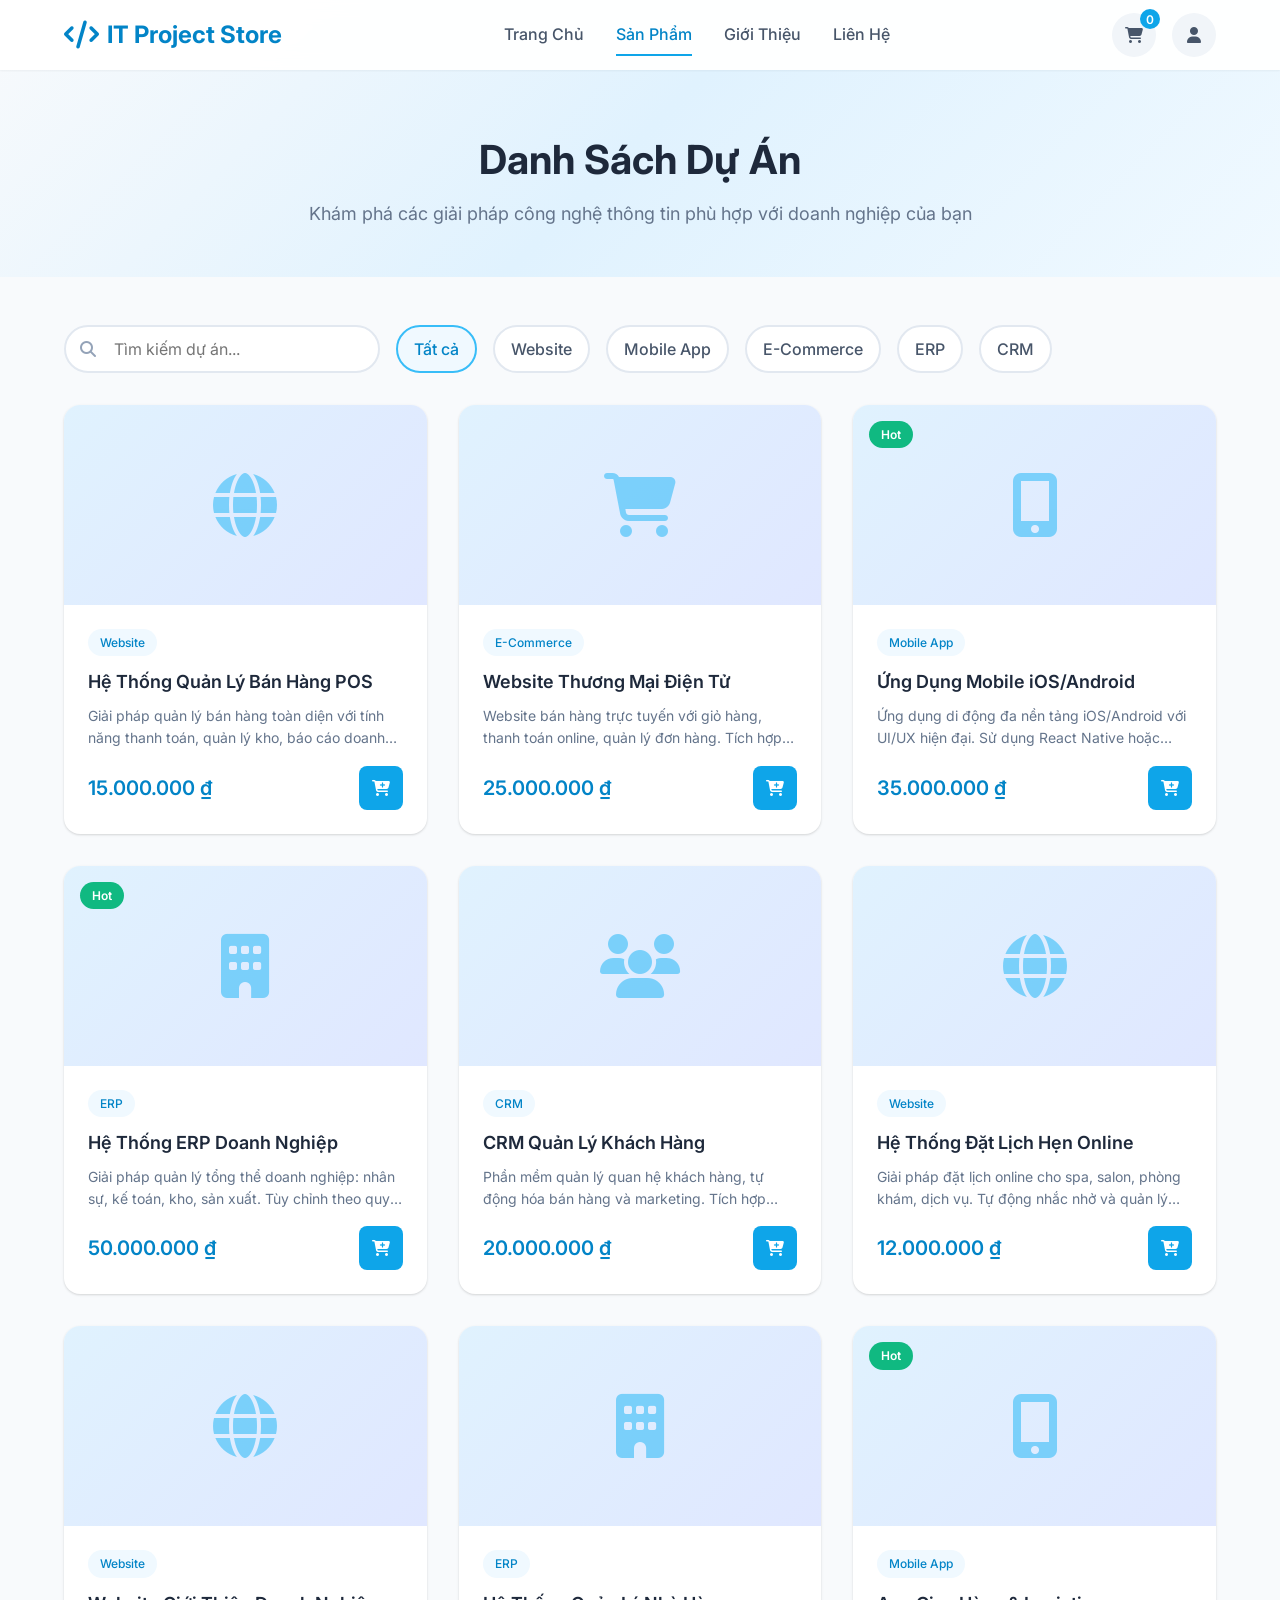
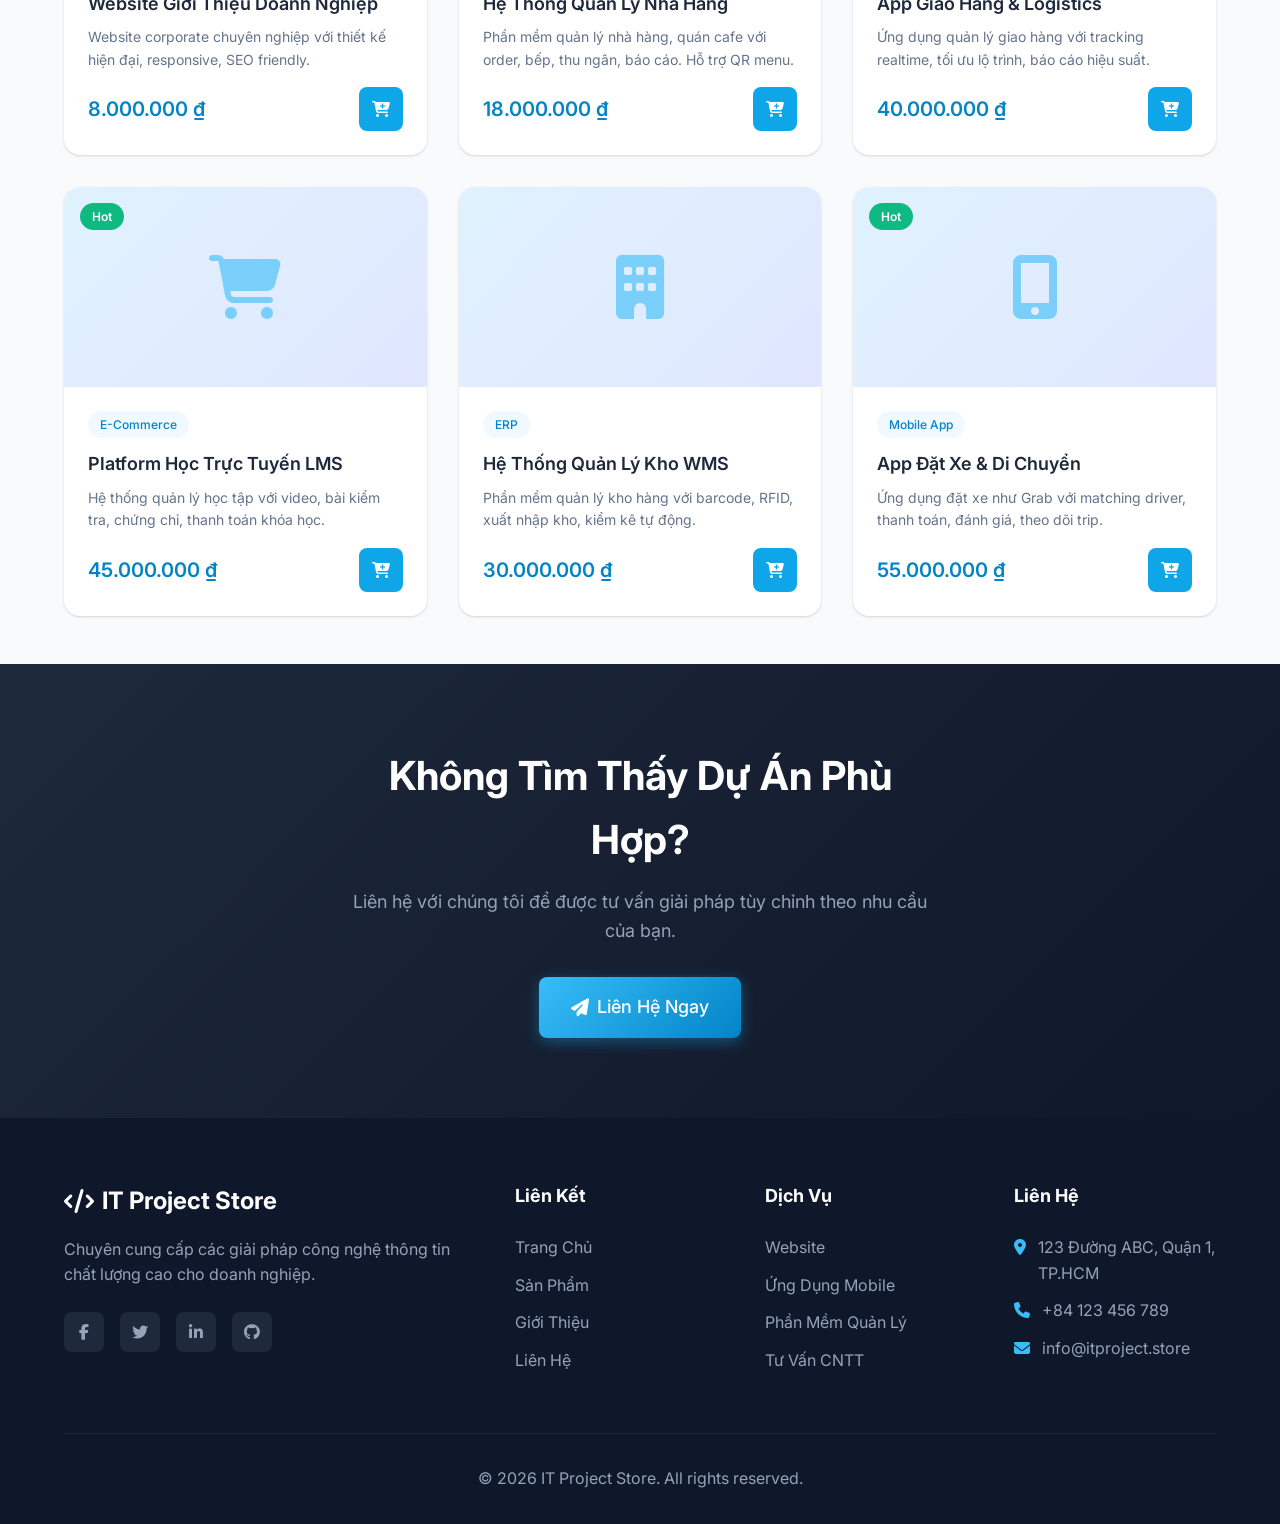
==== customer-management-web/products.html @ 96248f11 "feat: Add customer management web application with product listing and proxy server - Implemented AP" ====
<!DOCTYPE html>
<html lang="vi">
<head>
    <meta charset="UTF-8">
    <meta name="viewport" content="width=device-width, initial-scale=1.0">
    <title>Sản Phẩm - IT Project Store</title>
    <link rel="stylesheet" href="css/style.css">
    <link rel="preconnect" href="https://fonts.googleapis.com">
    <link rel="preconnect" href="https://fonts.gstatic.com" crossorigin>
    <link href="https://fonts.googleapis.com/css2?family=Inter:wght@300;400;500;600;700&display=swap" rel="stylesheet">
    <link rel="stylesheet" href="https://cdnjs.cloudflare.com/ajax/libs/font-awesome/6.4.0/css/all.min.css">
</head>
<body>
    <!-- Header -->
    <header class="header">
        <div class="container">
            <a href="index.html" class="logo">
                <i class="fas fa-code"></i>
                <span>IT Project Store</span>
            </a>
            <nav class="nav">
                <a href="index.html" class="nav-link">Trang Chủ</a>
                <a href="products.html" class="nav-link active">Sản Phẩm</a>
                <a href="about.html" class="nav-link">Giới Thiệu</a>
                <a href="contact.html" class="nav-link">Liên Hệ</a>
            </nav>
            <div class="header-actions">
                <button class="cart-btn" onclick="openCart()">
                    <i class="fas fa-shopping-cart"></i>
                    <span class="cart-count" id="cartCount">0</span>
                </button>
                <button class="user-btn" id="userBtn">
                    <i class="fas fa-user"></i>
                </button>
            </div>
            <button class="mobile-menu-btn" onclick="toggleMobileMenu()">
                <i class="fas fa-bars"></i>
            </button>
        </div>
    </header>

    <!-- Page Header -->
    <section class="page-header">
        <div class="container">
            <h1 class="page-title">Danh Sách Dự Án</h1>
            <p class="page-subtitle">Khám phá các giải pháp công nghệ thông tin phù hợp với doanh nghiệp của bạn</p>
        </div>
    </section>

    <!-- Products Page -->
    <section class="products-page">
        <div class="container">
            <!-- Filters -->
            <div class="products-filters">
                <div class="search-box">
                    <i class="fas fa-search"></i>
                    <input type="text" id="searchInput" placeholder="Tìm kiếm dự án..." oninput="searchProducts()">
                </div>
                <button class="filter-btn active" onclick="filterProducts('all', this)">Tất cả</button>
                <button class="filter-btn" onclick="filterProducts('Website', this)">Website</button>
                <button class="filter-btn" onclick="filterProducts('Mobile App', this)">Mobile App</button>
                <button class="filter-btn" onclick="filterProducts('E-Commerce', this)">E-Commerce</button>
                <button class="filter-btn" onclick="filterProducts('ERP', this)">ERP</button>
                <button class="filter-btn" onclick="filterProducts('CRM', this)">CRM</button>
            </div>

            <!-- Products Grid -->
            <div class="products-grid" id="productsGrid">
                <div class="loading">
                    <i class="fas fa-spinner fa-spin"></i>
                    <p>Đang tải sản phẩm...</p>
                </div>
            </div>
        </div>
    </section>

    <!-- CTA Section -->
    <section class="cta">
        <div class="container">
            <div class="cta-content">
                <h2>Không Tìm Thấy Dự Án Phù Hợp?</h2>
                <p>Liên hệ với chúng tôi để được tư vấn giải pháp tùy chỉnh theo nhu cầu của bạn.</p>
                <a href="contact.html" class="btn btn-primary btn-lg">
                    <i class="fas fa-paper-plane"></i>
                    Liên Hệ Ngay
                </a>
            </div>
        </div>
    </section>

    <!-- Footer -->
    <footer class="footer">
        <div class="container">
            <div class="footer-grid">
                <div class="footer-col">
                    <div class="footer-logo">
                        <i class="fas fa-code"></i>
                        <span>IT Project Store</span>
                    </div>
                    <p>Chuyên cung cấp các giải pháp công nghệ thông tin chất lượng cao cho doanh nghiệp.</p>
                    <div class="social-links">
                        <a href="#"><i class="fab fa-facebook-f"></i></a>
                        <a href="#"><i class="fab fa-twitter"></i></a>
                        <a href="#"><i class="fab fa-linkedin-in"></i></a>
                        <a href="#"><i class="fab fa-github"></i></a>
                    </div>
                </div>
                <div class="footer-col">
                    <h4>Liên Kết</h4>
                    <ul>
                        <li><a href="index.html">Trang Chủ</a></li>
                        <li><a href="products.html">Sản Phẩm</a></li>
                        <li><a href="about.html">Giới Thiệu</a></li>
                        <li><a href="contact.html">Liên Hệ</a></li>
                    </ul>
                </div>
                <div class="footer-col">
                    <h4>Dịch Vụ</h4>
                    <ul>
                        <li><a href="#">Website</a></li>
                        <li><a href="#">Ứng Dụng Mobile</a></li>
                        <li><a href="#">Phần Mềm Quản Lý</a></li>
                        <li><a href="#">Tư Vấn CNTT</a></li>
                    </ul>
                </div>
                <div class="footer-col">
                    <h4>Liên Hệ</h4>
                    <ul class="contact-info">
                        <li><i class="fas fa-map-marker-alt"></i> 123 Đường ABC, Quận 1, TP.HCM</li>
                        <li><i class="fas fa-phone"></i> +84 123 456 789</li>
                        <li><i class="fas fa-envelope"></i> info@itproject.store</li>
                    </ul>
                </div>
            </div>
            <div class="footer-bottom">
                <p>&copy; 2026 IT Project Store. All rights reserved.</p>
            </div>
        </div>
    </footer>

    <!-- Cart Sidebar -->
    <div class="cart-overlay" id="cartOverlay" onclick="closeCart()"></div>
    <div class="cart-sidebar" id="cartSidebar">
        <div class="cart-header">
            <h3><i class="fas fa-shopping-cart"></i> Giỏ Hàng</h3>
            <button class="close-btn" onclick="closeCart()">
                <i class="fas fa-times"></i>
            </button>
        </div>
        <div class="cart-items" id="cartItems"></div>
        <div class="cart-footer">
            <div class="cart-total">
                <span>Tổng cộng:</span>
                <span class="total-amount" id="cartTotal">0 ₫</span>
            </div>
            <button class="btn btn-primary btn-block" onclick="checkout()">
                <i class="fas fa-credit-card"></i>
                Thanh Toán
            </button>
        </div>
    </div>

    <!-- Auth Modal -->
    <div class="modal-overlay" id="authModal">
        <div class="modal">
            <button class="modal-close" onclick="closeAuthModal()">
                <i class="fas fa-times"></i>
            </button>
            <div class="modal-header">
                <h3 id="authModalTitle">Đăng Nhập</h3>
            </div>
            <div class="modal-body">
                <form id="authForm">
                    <div class="form-group" id="nameGroup" style="display: none;">
                        <label>Họ và Tên *</label>
                        <input type="text" id="authName" placeholder="Nhập họ và tên">
                    </div>
                    <div class="form-group" id="usernameGroup">
                        <label>Tên đăng nhập *</label>
                        <input type="text" id="authUsername" placeholder="Nhập tên đăng nhập" required>
                    </div>
                    <div class="form-group" id="emailGroup" style="display: none;">
                        <label>Email</label>
                        <input type="email" id="authEmail" placeholder="Nhập email">
                    </div>
                    <div class="form-group" id="phoneGroup" style="display: none;">
                        <label>Số điện thoại</label>
                        <input type="tel" id="authPhone" placeholder="Nhập số điện thoại">
                    </div>
                    <div class="form-group" id="passwordGroup">
                        <label>Mật khẩu *</label>
                        <div class="password-input">
                            <input type="password" id="authPassword" placeholder="Nhập mật khẩu" required>
                            <button type="button" class="toggle-password" onclick="togglePasswordVisibility('authPassword')">
                                <i class="fas fa-eye"></i>
                            </button>
                        </div>
                    </div>
                    <div class="form-group" id="confirmPasswordGroup" style="display: none;">
                        <label>Xác nhận mật khẩu *</label>
                        <div class="password-input">
                            <input type="password" id="authConfirmPassword" placeholder="Nhập lại mật khẩu">
                            <button type="button" class="toggle-password" onclick="togglePasswordVisibility('authConfirmPassword')">
                                <i class="fas fa-eye"></i>
                            </button>
                        </div>
                    </div>
                    <button type="submit" class="btn btn-primary btn-block">
                        <span id="authBtnText">Đăng Nhập</span>
                    </button>
                </form>
                <div class="auth-switch">
                    <span id="authSwitchText">Chưa có tài khoản?</span>
                    <a href="#" onclick="toggleAuthMode(event)">Đăng ký</a>
                </div>
            </div>
        </div>
    </div>

    <!-- Checkout Modal -->
    <div class="modal-overlay" id="checkoutModal">
        <div class="modal modal-lg">
            <button class="modal-close" onclick="closeCheckoutModal()">
                <i class="fas fa-times"></i>
            </button>
            <div class="modal-header">
                <h3>Xác Nhận Đơn Hàng</h3>
            </div>
            <div class="modal-body">
                <form id="checkoutForm">
                    <div class="form-row">
                        <div class="form-group">
                            <label>Họ và Tên *</label>
                            <input type="text" id="checkoutName" required>
                        </div>
                        <div class="form-group">
                            <label>Email *</label>
                            <input type="email" id="checkoutEmail" required>
                        </div>
                    </div>
                    <div class="form-row">
                        <div class="form-group">
                            <label>Số điện thoại *</label>
                            <input type="tel" id="checkoutPhone" required>
                        </div>
                        <div class="form-group">
                            <label>Địa chỉ</label>
                            <input type="text" id="checkoutAddress">
                        </div>
                    </div>
                    <div class="order-summary">
                        <h4>Tóm tắt đơn hàng</h4>
                        <div id="orderSummaryItems"></div>
                        <div class="order-total">
                            <span>Tổng cộng:</span>
                            <span id="orderTotal">0 ₫</span>
                        </div>
                    </div>
                    <button type="submit" class="btn btn-primary btn-block btn-lg">
                        <i class="fas fa-check"></i>
                        Xác Nhận Đặt Hàng
                    </button>
                </form>
            </div>
        </div>
    </div>

    <!-- Toast Container -->
    <div class="toast-container" id="toastContainer"></div>

    <script src="js/config.js"></script>
    <script src="js/api.js"></script>
    <script src="js/auth.js"></script>
    <script src="js/cart.js"></script>
    <script src="js/main.js"></script>
    <script src="js/products.js"></script>
</body>
</html>
---- customer-management-web/css/style.css ----
/* =============================================
   IT Project Store - Main Stylesheet
   Modern, Clean Design with Soft Colors
   ============================================= */

/* CSS Variables */
:root {
    /* Primary Colors - Soft Blue */
    --primary-50: #f0f9ff;
    --primary-100: #e0f2fe;
    --primary-200: #bae6fd;
    --primary-300: #7dd3fc;
    --primary-400: #38bdf8;
    --primary-500: #0ea5e9;
    --primary-600: #0284c7;
    --primary-700: #0369a1;

    /* Neutral Colors - Soft Gray */
    --gray-50: #f8fafc;
    --gray-100: #f1f5f9;
    --gray-200: #e2e8f0;
    --gray-300: #cbd5e1;
    --gray-400: #94a3b8;
    --gray-500: #64748b;
    --gray-600: #475569;
    --gray-700: #334155;
    --gray-800: #1e293b;
    --gray-900: #0f172a;

    /* Accent Colors */
    --success: #10b981;
    --success-light: #d1fae5;
    --warning: #f59e0b;
    --warning-light: #fef3c7;
    --error: #ef4444;
    --error-light: #fee2e2;
    --info: #6366f1;
    --info-light: #e0e7ff;

    /* Gradients */
    --gradient-primary: linear-gradient(135deg, var(--primary-400) 0%, var(--primary-600) 100%);
    --gradient-soft: linear-gradient(135deg, #667eea 0%, #764ba2 100%);
    --gradient-hero: linear-gradient(135deg, #f8fafc 0%, #e0f2fe 50%, #f0f9ff 100%);

    /* Shadows */
    --shadow-sm: 0 1px 2px 0 rgba(0, 0, 0, 0.05);
    --shadow: 0 1px 3px 0 rgba(0, 0, 0, 0.1), 0 1px 2px 0 rgba(0, 0, 0, 0.06);
    --shadow-md: 0 4px 6px -1px rgba(0, 0, 0, 0.1), 0 2px 4px -1px rgba(0, 0, 0, 0.06);
    --shadow-lg: 0 10px 15px -3px rgba(0, 0, 0, 0.1), 0 4px 6px -2px rgba(0, 0, 0, 0.05);
    --shadow-xl: 0 20px 25px -5px rgba(0, 0, 0, 0.1), 0 10px 10px -5px rgba(0, 0, 0, 0.04);

    /* Border Radius */
    --radius-sm: 0.375rem;
    --radius: 0.5rem;
    --radius-md: 0.75rem;
    --radius-lg: 1rem;
    --radius-xl: 1.5rem;
    --radius-full: 9999px;

    /* Transitions */
    --transition-fast: 150ms ease;
    --transition: 200ms ease;
    --transition-slow: 300ms ease;

    /* Typography */
    --font-family: 'Inter', -apple-system, BlinkMacSystemFont, 'Segoe UI', Roboto, sans-serif;
}

/* Reset & Base */
*, *::before, *::after {
    margin: 0;
    padding: 0;
    box-sizing: border-box;
}

html {
    scroll-behavior: smooth;
}

body {
    font-family: var(--font-family);
    font-size: 16px;
    line-height: 1.6;
    color: var(--gray-700);
    background-color: var(--gray-50);
    -webkit-font-smoothing: antialiased;
    -moz-osx-font-smoothing: grayscale;
}

a {
    text-decoration: none;
    color: inherit;
    transition: color var(--transition);
}

img {
    max-width: 100%;
    height: auto;
    display: block;
}

button {
    cursor: pointer;
    border: none;
    background: none;
    font-family: inherit;
    font-size: inherit;
}

input, textarea, select {
    font-family: inherit;
    font-size: inherit;
}

ul, ol {
    list-style: none;
}

/* Container */
.container {
    max-width: 1200px;
    margin: 0 auto;
    padding: 0 1.5rem;
}

/* =============================================
   Header
   ============================================= */
.header {
    position: fixed;
    top: 0;
    left: 0;
    right: 0;
    background: rgba(255, 255, 255, 0.95);
    backdrop-filter: blur(10px);
    z-index: 1000;
    box-shadow: var(--shadow-sm);
    transition: all var(--transition);
}

.header .container {
    display: flex;
    align-items: center;
    justify-content: space-between;
    height: 70px;
}

.logo {
    display: flex;
    align-items: center;
    gap: 0.5rem;
    font-size: 1.5rem;
    font-weight: 700;
    color: var(--primary-600);
}

.logo i {
    font-size: 1.75rem;
}

.nav {
    display: flex;
    align-items: center;
    gap: 2rem;
}

.nav-link {
    font-weight: 500;
    color: var(--gray-600);
    position: relative;
    padding: 0.5rem 0;
}

.nav-link::after {
    content: '';
    position: absolute;
    bottom: 0;
    left: 0;
    width: 0;
    height: 2px;
    background: var(--primary-500);
    transition: width var(--transition);
}

.nav-link:hover,
.nav-link.active {
    color: var(--primary-600);
}

.nav-link:hover::after,
.nav-link.active::after {
    width: 100%;
}

.header-actions {
    display: flex;
    align-items: center;
    gap: 1rem;
    position: relative;
}

.cart-btn,
.user-btn {
    position: relative;
    width: 44px;
    height: 44px;
    display: flex;
    align-items: center;
    justify-content: center;
    border-radius: var(--radius-full);
    background: var(--gray-100);
    color: var(--gray-600);
    transition: all var(--transition);
    cursor: pointer;
    border: none;
}

.cart-btn:hover,
.user-btn:hover {
    background: var(--primary-100);
    color: var(--primary-600);
}

.cart-count {
    position: absolute;
    top: -4px;
    right: -4px;
    min-width: 20px;
    height: 20px;
    padding: 0 6px;
    background: var(--primary-500);
    color: white;
    font-size: 0.75rem;
    font-weight: 600;
    border-radius: var(--radius-full);
    display: flex;
    align-items: center;
    justify-content: center;
}

.mobile-menu-btn {
    display: none;
    width: 44px;
    height: 44px;
    align-items: center;
    justify-content: center;
    border-radius: var(--radius);
    color: var(--gray-600);
}

/* =============================================
   Hero Section
   ============================================= */
.hero {
    padding: 8rem 0 4rem;
    background: var(--gradient-hero);
    min-height: 100vh;
    display: flex;
    align-items: center;
}

.hero .container {
    display: grid;
    grid-template-columns: 1fr 1fr;
    gap: 4rem;
    align-items: center;
}

.hero-title {
    font-size: 3.5rem;
    font-weight: 700;
    line-height: 1.2;
    color: var(--gray-800);
    margin-bottom: 1.5rem;
}

.hero-title .highlight {
    background: var(--gradient-primary);
    -webkit-background-clip: text;
    -webkit-text-fill-color: transparent;
    background-clip: text;
}

.hero-subtitle {
    font-size: 1.25rem;
    color: var(--gray-500);
    margin-bottom: 2rem;
    max-width: 500px;
}

.hero-buttons {
    display: flex;
    gap: 1rem;
    flex-wrap: wrap;
}

/* Code Window Animation */
.code-window {
    background: var(--gray-800);
    border-radius: var(--radius-lg);
    box-shadow: var(--shadow-xl);
    overflow: hidden;
    transform: perspective(1000px) rotateY(-5deg) rotateX(5deg);
    transition: transform var(--transition-slow);
}

.code-window:hover {
    transform: perspective(1000px) rotateY(0) rotateX(0);
}

.window-header {
    display: flex;
    gap: 8px;
    padding: 1rem 1.25rem;
    background: var(--gray-700);
}

.dot {
    width: 12px;
    height: 12px;
    border-radius: var(--radius-full);
}

.dot.red { background: #ff5f57; }
.dot.yellow { background: #febc2e; }
.dot.green { background: #28c840; }

.window-content {
    padding: 1.5rem;
}

.window-content pre {
    font-family: 'Fira Code', 'Monaco', monospace;
    font-size: 0.9rem;
    line-height: 1.8;
    color: #e2e8f0;
}

.window-content .keyword { color: #f472b6; }
.window-content .property { color: #7dd3fc; }
.window-content .string { color: #a5f3fc; }
.window-content .boolean { color: #fbbf24; }

/* =============================================
   Buttons
   ============================================= */
.btn {
    display: inline-flex;
    align-items: center;
    justify-content: center;
    gap: 0.5rem;
    padding: 0.75rem 1.5rem;
    font-weight: 500;
    border-radius: var(--radius);
    transition: all var(--transition);
}

.btn-primary {
    background: var(--gradient-primary);
    color: white;
    box-shadow: 0 4px 14px rgba(14, 165, 233, 0.4);
}

.btn-primary:hover {
    transform: translateY(-2px);
    box-shadow: 0 6px 20px rgba(14, 165, 233, 0.5);
}

.btn-outline {
    background: transparent;
    color: var(--primary-600);
    border: 2px solid var(--primary-300);
}

.btn-outline:hover {
    background: var(--primary-50);
    border-color: var(--primary-400);
}

.btn-secondary {
    background: var(--gray-100);
    color: var(--gray-700);
}

.btn-secondary:hover {
    background: var(--gray-200);
}

.btn-lg {
    padding: 1rem 2rem;
    font-size: 1.125rem;
}

.btn-sm {
    padding: 0.5rem 1rem;
    font-size: 0.875rem;
}

.btn-block {
    width: 100%;
}

/* =============================================
   Section Styles
   ============================================= */
.section-title {
    font-size: 2.25rem;
    font-weight: 700;
    color: var(--gray-800);
    text-align: center;
    margin-bottom: 3rem;
}

.section-header {
    display: flex;
    align-items: center;
    justify-content: space-between;
    margin-bottom: 2rem;
}

.section-header .section-title {
    margin-bottom: 0;
    text-align: left;
}

.view-all {
    display: flex;
    align-items: center;
    gap: 0.5rem;
    color: var(--primary-600);
    font-weight: 500;
}

.view-all:hover {
    color: var(--primary-700);
}

/* =============================================
   Features Section
   ============================================= */
.features {
    padding: 5rem 0;
    background: white;
}

.features-grid {
    display: grid;
    grid-template-columns: repeat(4, 1fr);
    gap: 2rem;
}

.feature-card {
    text-align: center;
    padding: 2rem;
    background: var(--gray-50);
    border-radius: var(--radius-lg);
    transition: all var(--transition);
}

.feature-card:hover {
    transform: translateY(-5px);
    box-shadow: var(--shadow-lg);
    background: white;
}

.feature-icon {
    width: 70px;
    height: 70px;
    margin: 0 auto 1.5rem;
    display: flex;
    align-items: center;
    justify-content: center;
    background: var(--primary-100);
    color: var(--primary-600);
    font-size: 1.75rem;
    border-radius: var(--radius-lg);
}

.feature-card h3 {
    font-size: 1.25rem;
    color: var(--gray-800);
    margin-bottom: 0.75rem;
}

.feature-card p {
    color: var(--gray-500);
    font-size: 0.95rem;
}

/* =============================================
   Products Section
   ============================================= */
.products-section {
    padding: 5rem 0;
    background: var(--gray-50);
}

.products-grid {
    display: grid;
    grid-template-columns: repeat(3, 1fr);
    gap: 2rem;
}

.product-card {
    background: white;
    border-radius: var(--radius-lg);
    overflow: hidden;
    box-shadow: var(--shadow);
    transition: all var(--transition);
}

.product-card:hover {
    transform: translateY(-5px);
    box-shadow: var(--shadow-xl);
}

.product-image {
    position: relative;
    height: 200px;
    background: linear-gradient(135deg, var(--primary-100) 0%, var(--info-light) 100%);
    display: flex;
    align-items: center;
    justify-content: center;
    overflow: hidden;
}

.product-image i {
    font-size: 4rem;
    color: var(--primary-400);
    opacity: 0.6;
}

.product-badge {
    position: absolute;
    top: 1rem;
    left: 1rem;
    padding: 0.25rem 0.75rem;
    background: var(--success);
    color: white;
    font-size: 0.75rem;
    font-weight: 600;
    border-radius: var(--radius-full);
}

.product-content {
    padding: 1.5rem;
}

.product-category {
    display: inline-block;
    padding: 0.25rem 0.75rem;
    background: var(--primary-50);
    color: var(--primary-600);
    font-size: 0.75rem;
    font-weight: 500;
    border-radius: var(--radius-full);
    margin-bottom: 0.75rem;
}

.product-title {
    font-size: 1.125rem;
    font-weight: 600;
    color: var(--gray-800);
    margin-bottom: 0.5rem;
    display: -webkit-box;
    -webkit-line-clamp: 2;
    -webkit-box-orient: vertical;
    overflow: hidden;
}

.product-description {
    color: var(--gray-500);
    font-size: 0.875rem;
    margin-bottom: 1rem;
    display: -webkit-box;
    -webkit-line-clamp: 2;
    -webkit-box-orient: vertical;
    overflow: hidden;
}

.product-footer {
    display: flex;
    align-items: center;
    justify-content: space-between;
}

.product-price {
    font-size: 1.25rem;
    font-weight: 700;
    color: var(--primary-600);
}

.product-price .currency {
    font-size: 0.875rem;
    font-weight: 500;
}

.add-to-cart-btn {
    width: 44px;
    height: 44px;
    display: flex;
    align-items: center;
    justify-content: center;
    background: var(--primary-500);
    color: white;
    border-radius: var(--radius);
    transition: all var(--transition);
}

.add-to-cart-btn:hover {
    background: var(--primary-600);
    transform: scale(1.1);
}

/* Loading State */
.loading {
    grid-column: 1 / -1;
    text-align: center;
    padding: 4rem;
    color: var(--gray-500);
}

.loading i {
    font-size: 2rem;
    margin-bottom: 1rem;
    color: var(--primary-500);
}

/* =============================================
   Stats Section
   ============================================= */
.stats {
    padding: 4rem 0;
    background: var(--gradient-primary);
}

.stats-grid {
    display: grid;
    grid-template-columns: repeat(4, 1fr);
    gap: 2rem;
}

.stat-item {
    text-align: center;
    color: white;
}

.stat-number {
    font-size: 3rem;
    font-weight: 700;
    margin-bottom: 0.5rem;
}

.stat-label {
    font-size: 1rem;
    opacity: 0.9;
}

/* =============================================
   Categories Section
   ============================================= */
.categories {
    padding: 5rem 0;
    background: white;
}

.categories-grid {
    display: grid;
    grid-template-columns: repeat(4, 1fr);
    gap: 1.5rem;
}

.category-card {
    background: var(--gray-50);
    border-radius: var(--radius-lg);
    padding: 2rem;
    text-align: center;
    transition: all var(--transition);
    cursor: pointer;
}

.category-card:hover {
    background: var(--primary-50);
    transform: translateY(-3px);
}

.category-icon {
    width: 60px;
    height: 60px;
    margin: 0 auto 1rem;
    display: flex;
    align-items: center;
    justify-content: center;
    background: white;
    color: var(--primary-500);
    font-size: 1.5rem;
    border-radius: var(--radius-lg);
    box-shadow: var(--shadow);
}

.category-card h4 {
    font-size: 1rem;
    color: var(--gray-700);
    margin-bottom: 0.25rem;
}

.category-count {
    font-size: 0.875rem;
    color: var(--gray-400);
}

/* =============================================
   CTA Section
   ============================================= */
.cta {
    padding: 5rem 0;
    background: linear-gradient(135deg, var(--gray-800) 0%, var(--gray-900) 100%);
}

.cta-content {
    text-align: center;
    max-width: 600px;
    margin: 0 auto;
}

.cta h2 {
    font-size: 2.5rem;
    color: white;
    margin-bottom: 1rem;
}

.cta p {
    color: var(--gray-400);
    font-size: 1.125rem;
    margin-bottom: 2rem;
}

/* =============================================
   Footer
   ============================================= */
.footer {
    padding: 4rem 0 2rem;
    background: var(--gray-900);
    color: var(--gray-400);
}

.footer-grid {
    display: grid;
    grid-template-columns: 2fr 1fr 1fr 1fr;
    gap: 3rem;
    margin-bottom: 3rem;
}

.footer-logo {
    display: flex;
    align-items: center;
    gap: 0.5rem;
    font-size: 1.5rem;
    font-weight: 700;
    color: white;
    margin-bottom: 1rem;
}

.footer-col p {
    margin-bottom: 1.5rem;
}

.social-links {
    display: flex;
    gap: 1rem;
}

.social-links a {
    width: 40px;
    height: 40px;
    display: flex;
    align-items: center;
    justify-content: center;
    background: var(--gray-800);
    color: var(--gray-400);
    border-radius: var(--radius);
    transition: all var(--transition);
}

.social-links a:hover {
    background: var(--primary-500);
    color: white;
}

.footer-col h4 {
    color: white;
    font-size: 1.125rem;
    margin-bottom: 1.5rem;
}

.footer-col ul li {
    margin-bottom: 0.75rem;
}

.footer-col ul a:hover {
    color: var(--primary-400);
}

.contact-info li {
    display: flex;
    align-items: flex-start;
    gap: 0.75rem;
}

.contact-info i {
    margin-top: 0.25rem;
    color: var(--primary-400);
}

.footer-bottom {
    padding-top: 2rem;
    border-top: 1px solid var(--gray-800);
    text-align: center;
}

/* =============================================
   Cart Sidebar
   ============================================= */
.cart-overlay {
    position: fixed;
    inset: 0;
    background: rgba(0, 0, 0, 0.5);
    z-index: 1100;
    opacity: 0;
    visibility: hidden;
    transition: all var(--transition);
}

.cart-overlay.active {
    opacity: 1;
    visibility: visible;
}

.cart-sidebar {
    position: fixed;
    top: 0;
    right: 0;
    width: 400px;
    max-width: 100%;
    height: 100vh;
    background: white;
    z-index: 1200;
    display: flex;
    flex-direction: column;
    transform: translateX(100%);
    transition: transform var(--transition-slow);
}

.cart-sidebar.active {
    transform: translateX(0);
}

.cart-header {
    display: flex;
    align-items: center;
    justify-content: space-between;
    padding: 1.5rem;
    border-bottom: 1px solid var(--gray-200);
}

.cart-header h3 {
    display: flex;
    align-items: center;
    gap: 0.5rem;
    font-size: 1.25rem;
    color: var(--gray-800);
}

.close-btn {
    width: 40px;
    height: 40px;
    display: flex;
    align-items: center;
    justify-content: center;
    background: var(--gray-100);
    color: var(--gray-600);
    border-radius: var(--radius);
    transition: all var(--transition);
}

.close-btn:hover {
    background: var(--gray-200);
}

.cart-items {
    flex: 1;
    padding: 1.5rem;
    overflow-y: auto;
}

.cart-item {
    display: flex;
    gap: 1rem;
    padding: 1rem 0;
    border-bottom: 1px solid var(--gray-100);
}

.cart-item-image {
    width: 80px;
    height: 80px;
    background: var(--gray-100);
    border-radius: var(--radius);
    display: flex;
    align-items: center;
    justify-content: center;
    color: var(--gray-400);
    font-size: 1.5rem;
    flex-shrink: 0;
}

.cart-item-info {
    flex: 1;
}

.cart-item-name {
    font-weight: 600;
    color: var(--gray-800);
    margin-bottom: 0.25rem;
}

.cart-item-price {
    color: var(--primary-600);
    font-weight: 600;
}

.cart-item-remove {
    color: var(--gray-400);
    padding: 0.5rem;
    transition: color var(--transition);
}

.cart-item-remove:hover {
    color: var(--error);
}

.cart-empty {
    text-align: center;
    padding: 3rem;
    color: var(--gray-400);
}

.cart-empty i {
    font-size: 4rem;
    margin-bottom: 1rem;
}

.cart-footer {
    padding: 1.5rem;
    border-top: 1px solid var(--gray-200);
    background: var(--gray-50);
}

.cart-total {
    display: flex;
    align-items: center;
    justify-content: space-between;
    font-size: 1.25rem;
    font-weight: 600;
    margin-bottom: 1rem;
}

.total-amount {
    color: var(--primary-600);
}

/* =============================================
   Modal
   ============================================= */
.modal-overlay {
    position: fixed;
    inset: 0;
    background: rgba(0, 0, 0, 0.5);
    z-index: 1300;
    display: flex;
    align-items: center;
    justify-content: center;
    padding: 1rem;
    opacity: 0;
    visibility: hidden;
    transition: all var(--transition);
}

.modal-overlay.active {
    opacity: 1;
    visibility: visible;
}

.modal {
    background: white;
    border-radius: var(--radius-lg);
    width: 100%;
    max-width: 450px;
    max-height: 90vh;
    overflow-y: auto;
    position: relative;
    transform: scale(0.9);
    transition: transform var(--transition);
}

.modal-overlay.active .modal {
    transform: scale(1);
}

.modal-lg {
    max-width: 600px;
}

.modal-close {
    position: absolute;
    top: 1rem;
    right: 1rem;
    width: 36px;
    height: 36px;
    display: flex;
    align-items: center;
    justify-content: center;
    background: var(--gray-100);
    color: var(--gray-600);
    border-radius: var(--radius-full);
    transition: all var(--transition);
}

.modal-close:hover {
    background: var(--gray-200);
}

.modal-header {
    padding: 2rem 2rem 0;
}

.modal-header h3 {
    font-size: 1.5rem;
    color: var(--gray-800);
}

.modal-body {
    padding: 2rem;
}

/* =============================================
   Forms
   ============================================= */
.form-group {
    margin-bottom: 1.25rem;
}

.form-group label {
    display: block;
    font-weight: 500;
    color: var(--gray-700);
    margin-bottom: 0.5rem;
}

.form-group input,
.form-group textarea,
.form-group select {
    width: 100%;
    padding: 0.75rem 1rem;
    border: 2px solid var(--gray-200);
    border-radius: var(--radius);
    transition: all var(--transition);
}

.form-group input:focus,
.form-group textarea:focus,
.form-group select:focus {
    outline: none;
    border-color: var(--primary-400);
    box-shadow: 0 0 0 3px rgba(14, 165, 233, 0.1);
}

.form-row {
    display: grid;
    grid-template-columns: 1fr 1fr;
    gap: 1rem;
}

.auth-switch {
    text-align: center;
    margin-top: 1.5rem;
    color: var(--gray-500);
}

.auth-switch a {
    color: var(--primary-600);
    font-weight: 500;
}

/* Order Summary */
.order-summary {
    background: var(--gray-50);
    padding: 1.5rem;
    border-radius: var(--radius);
    margin-bottom: 1.5rem;
}

.order-summary h4 {
    margin-bottom: 1rem;
    color: var(--gray-700);
}

.order-summary-item {
    display: flex;
    justify-content: space-between;
    padding: 0.5rem 0;
    border-bottom: 1px solid var(--gray-200);
}

.order-total {
    display: flex;
    justify-content: space-between;
    padding-top: 1rem;
    font-weight: 600;
    font-size: 1.125rem;
}

.order-total span:last-child {
    color: var(--primary-600);
}

/* =============================================
   Toast Notifications
   ============================================= */
.toast-container {
    position: fixed;
    bottom: 2rem;
    right: 2rem;
    z-index: 1500;
    display: flex;
    flex-direction: column;
    gap: 0.75rem;
}

.toast {
    display: flex;
    align-items: center;
    gap: 0.75rem;
    padding: 1rem 1.5rem;
    background: white;
    border-radius: var(--radius);
    box-shadow: var(--shadow-lg);
    animation: slideIn 0.3s ease;
}

@keyframes slideIn {
    from {
        opacity: 0;
        transform: translateX(100%);
    }
    to {
        opacity: 1;
        transform: translateX(0);
    }
}

.toast-success {
    border-left: 4px solid var(--success);
}

.toast-error {
    border-left: 4px solid var(--error);
}

.toast-info {
    border-left: 4px solid var(--info);
}

.toast i {
    font-size: 1.25rem;
}

.toast-success i { color: var(--success); }
.toast-error i { color: var(--error); }
.toast-info i { color: var(--info); }

/* =============================================
   Products Page
   ============================================= */
.page-header {
    padding: 8rem 0 3rem;
    background: var(--gradient-hero);
    text-align: center;
}

.page-title {
    font-size: 2.5rem;
    color: var(--gray-800);
    margin-bottom: 0.5rem;
}

.page-subtitle {
    color: var(--gray-500);
    font-size: 1.125rem;
}

.products-page {
    padding: 3rem 0;
}

.products-filters {
    display: flex;
    gap: 1rem;
    margin-bottom: 2rem;
    flex-wrap: wrap;
}

.filter-btn {
    padding: 0.5rem 1rem;
    background: white;
    border: 2px solid var(--gray-200);
    border-radius: var(--radius-full);
    color: var(--gray-600);
    font-weight: 500;
    transition: all var(--transition);
}

.filter-btn:hover,
.filter-btn.active {
    border-color: var(--primary-400);
    color: var(--primary-600);
    background: var(--primary-50);
}

.search-box {
    position: relative;
    max-width: 400px;
}

.search-box input {
    width: 100%;
    padding: 0.75rem 1rem 0.75rem 3rem;
    border: 2px solid var(--gray-200);
    border-radius: var(--radius-full);
    transition: all var(--transition);
}

.search-box input:focus {
    border-color: var(--primary-400);
    outline: none;
}

.search-box i {
    position: absolute;
    left: 1rem;
    top: 50%;
    transform: translateY(-50%);
    color: var(--gray-400);
}

/* =============================================
   About Page
   ============================================= */
.about-section {
    padding: 4rem 0;
}

.about-grid {
    display: grid;
    grid-template-columns: 1fr 1fr;
    gap: 4rem;
    align-items: center;
}

.about-image {
    background: var(--gradient-primary);
    border-radius: var(--radius-xl);
    padding: 3rem;
    text-align: center;
    color: white;
}

.about-image i {
    font-size: 8rem;
    opacity: 0.9;
}

.about-content h2 {
    font-size: 2rem;
    color: var(--gray-800);
    margin-bottom: 1rem;
}

.about-content p {
    color: var(--gray-600);
    margin-bottom: 1.5rem;
}

.team-grid {
    display: grid;
    grid-template-columns: repeat(3, 1fr);
    gap: 2rem;
}

.team-member {
    text-align: center;
    padding: 2rem;
    background: white;
    border-radius: var(--radius-lg);
    box-shadow: var(--shadow);
}

.team-avatar {
    width: 100px;
    height: 100px;
    margin: 0 auto 1rem;
    background: var(--gray-100);
    border-radius: var(--radius-full);
    display: flex;
    align-items: center;
    justify-content: center;
    font-size: 2.5rem;
    color: var(--gray-400);
}

.team-member h4 {
    color: var(--gray-800);
    margin-bottom: 0.25rem;
}

.team-member p {
    color: var(--gray-500);
    font-size: 0.875rem;
}

/* =============================================
   Contact Page
   ============================================= */
.contact-section {
    padding: 4rem 0;
}

.contact-grid {
    display: grid;
    grid-template-columns: 1fr 1fr;
    gap: 4rem;
}

.contact-info-card {
    display: flex;
    gap: 1rem;
    padding: 1.5rem;
    background: var(--gray-50);
    border-radius: var(--radius-lg);
    margin-bottom: 1rem;
}

.contact-info-icon {
    width: 50px;
    height: 50px;
    display: flex;
    align-items: center;
    justify-content: center;
    background: var(--primary-100);
    color: var(--primary-600);
    border-radius: var(--radius);
    font-size: 1.25rem;
    flex-shrink: 0;
}

.contact-info-card h4 {
    color: var(--gray-800);
    margin-bottom: 0.25rem;
}

.contact-info-card p {
    color: var(--gray-500);
    font-size: 0.875rem;
}

.contact-form {
    background: white;
    padding: 2rem;
    border-radius: var(--radius-lg);
    box-shadow: var(--shadow);
}

.contact-form h3 {
    font-size: 1.5rem;
    color: var(--gray-800);
    margin-bottom: 1.5rem;
}

/* =============================================
   Responsive Design
   ============================================= */
@media (max-width: 1024px) {
    .hero .container {
        grid-template-columns: 1fr;
        text-align: center;
    }

    .hero-subtitle {
        margin: 0 auto 2rem;
    }

    .hero-buttons {
        justify-content: center;
    }

    .hero-image {
        display: none;
    }

    .features-grid {
        grid-template-columns: repeat(2, 1fr);
    }

    .stats-grid {
        grid-template-columns: repeat(2, 1fr);
    }

    .categories-grid {
        grid-template-columns: repeat(2, 1fr);
    }

    .footer-grid {
        grid-template-columns: repeat(2, 1fr);
    }
}

@media (max-width: 768px) {
    .nav {
        display: none;
    }

    .mobile-menu-btn {
        display: flex;
    }

    .hero {
        padding: 6rem 0 3rem;
        min-height: auto;
    }

    .hero-title {
        font-size: 2.5rem;
    }

    .products-grid {
        grid-template-columns: repeat(2, 1fr);
        gap: 1rem;
    }

    .features-grid {
        grid-template-columns: 1fr;
    }

    .stats-grid {
        grid-template-columns: repeat(2, 1fr);
        gap: 1.5rem;
    }

    .stat-number {
        font-size: 2rem;
    }

    .about-grid,
    .contact-grid {
        grid-template-columns: 1fr;
    }

    .team-grid {
        grid-template-columns: 1fr;
    }

    .footer-grid {
        grid-template-columns: 1fr;
        gap: 2rem;
    }

    .form-row {
        grid-template-columns: 1fr;
    }

    .cart-sidebar {
        width: 100%;
    }
}

@media (max-width: 480px) {
    .container {
        padding: 0 1rem;
    }

    .hero-title {
        font-size: 2rem;
    }

    .products-grid {
        grid-template-columns: 1fr;
    }

    .categories-grid {
        grid-template-columns: 1fr;
    }

    .toast-container {
        left: 1rem;
        right: 1rem;
        bottom: 1rem;
    }

    .toast {
        width: 100%;
    }
}

/* =============================================
   Utility Classes
   ============================================= */
.text-center { text-align: center; }
.text-left { text-align: left; }
.text-right { text-align: right; }

.mt-1 { margin-top: 0.5rem; }
.mt-2 { margin-top: 1rem; }
.mt-3 { margin-top: 1.5rem; }
.mt-4 { margin-top: 2rem; }

.mb-1 { margin-bottom: 0.5rem; }
.mb-2 { margin-bottom: 1rem; }
.mb-3 { margin-bottom: 1.5rem; }
.mb-4 { margin-bottom: 2rem; }

.hidden { display: none !important; }
.visible { display: block !important; }

/* =============================================
   User Dropdown & Authentication
   ============================================= */
.user-btn {
    position: relative;
    display: flex;
    align-items: center;
    gap: 0.5rem;
}

.user-btn .user-name {
    font-size: 0.875rem;
    font-weight: 500;
    max-width: 100px;
    overflow: hidden;
    text-overflow: ellipsis;
    white-space: nowrap;
}

.user-dropdown {
    position: absolute;
    top: 100%;
    right: 0;
    width: 280px;
    background: white;
    border-radius: var(--radius-md);
    box-shadow: var(--shadow-xl);
    opacity: 0;
    visibility: hidden;
    transform: translateY(10px);
    transition: all var(--transition);
    z-index: 1000;
    margin-top: 0.5rem;
}

.user-dropdown.show {
    opacity: 1;
    visibility: visible;
    transform: translateY(0);
}

.dropdown-header {
    display: flex;
    align-items: center;
    gap: 1rem;
    padding: 1rem;
    border-bottom: 1px solid var(--gray-200);
}

.dropdown-header i {
    font-size: 2.5rem;
    color: var(--primary-500);
}

.dropdown-header strong {
    display: block;
    font-size: 1rem;
    color: var(--gray-800);
}

.dropdown-header small {
    color: var(--gray-500);
    font-size: 0.875rem;
}

.dropdown-divider {
    height: 1px;
    background: var(--gray-200);
    margin: 0.5rem 0;
}

.dropdown-item {
    display: flex;
    align-items: center;
    gap: 0.75rem;
    padding: 0.75rem 1rem;
    color: var(--gray-700);
    transition: all var(--transition);
}

.dropdown-item:hover {
    background: var(--gray-100);
    color: var(--primary-600);
}

.dropdown-item i {
    width: 20px;
    text-align: center;
}

.dropdown-item.text-danger {
    color: var(--error);
}

.dropdown-item.text-danger:hover {
    background: var(--error-light);
    color: var(--error);
}

/* Password Input */
.password-input {
    position: relative;
    display: flex;
    align-items: center;
}

.password-input input {
    padding-right: 3rem;
}

.toggle-password {
    position: absolute;
    right: 0.75rem;
    background: none;
    border: none;
    color: var(--gray-500);
    cursor: pointer;
    padding: 0.5rem;
    transition: color var(--transition);
}

.toggle-password:hover {
    color: var(--gray-700);
}

/* =============================================
   Account Page Styles
   ============================================= */
.account-section {
    padding: 2rem 0 4rem;
    min-height: calc(100vh - 200px);
    background: var(--gray-50);
}

.account-wrapper {
    display: grid;
    grid-template-columns: 280px 1fr;
    gap: 2rem;
    margin-top: 2rem;
}

/* Sidebar */
.account-sidebar {
    background: white;
    border-radius: var(--radius-lg);
    box-shadow: var(--shadow);
    padding: 1.5rem;
    height: fit-content;
    position: sticky;
    top: 100px;
}

.account-user-info {
    text-align: center;
    padding-bottom: 1.5rem;
    border-bottom: 1px solid var(--gray-200);
    margin-bottom: 1rem;
}

.user-avatar {
    font-size: 4rem;
    color: var(--primary-500);
    margin-bottom: 0.5rem;
}

.account-user-info h3 {
    font-size: 1.125rem;
    color: var(--gray-800);
    margin-bottom: 0.25rem;
}

.account-user-info p {
    color: var(--gray-500);
    font-size: 0.875rem;
}

.account-nav {
    display: flex;
    flex-direction: column;
    gap: 0.25rem;
}

.account-nav-item {
    display: flex;
    align-items: center;
    gap: 0.75rem;
    padding: 0.875rem 1rem;
    border-radius: var(--radius);
    color: var(--gray-600);
    font-weight: 500;
    transition: all var(--transition);
}

.account-nav-item:hover {
    background: var(--gray-100);
    color: var(--primary-600);
}

.account-nav-item.active {
    background: var(--primary-50);
    color: var(--primary-600);
}

.account-nav-item i {
    width: 20px;
    text-align: center;
}

.account-nav-item.text-danger {
    color: var(--error);
}

.account-nav-item.text-danger:hover {
    background: var(--error-light);
}

/* Main Content */
.account-main {
    min-height: 400px;
}

.account-tab {
    display: none;
}

.account-tab.active {
    display: block;
}

.account-card {
    background: white;
    border-radius: var(--radius-lg);
    box-shadow: var(--shadow);
    overflow: hidden;
}

.account-card-header {
    padding: 1.25rem 1.5rem;
    border-bottom: 1px solid var(--gray-200);
    background: var(--gray-50);
}

.account-card-header h2 {
    font-size: 1.125rem;
    color: var(--gray-800);
    display: flex;
    align-items: center;
    gap: 0.75rem;
}

.account-card-header h2 i {
    color: var(--primary-500);
}

.account-card-body {
    padding: 1.5rem;
}

/* Form Styles */
.form-row {
    display: grid;
    grid-template-columns: 1fr 1fr;
    gap: 1rem;
}

.form-group textarea {
    resize: vertical;
    min-height: 80px;
}

.form-hint {
    font-size: 0.75rem;
    color: var(--gray-500);
    margin-top: 0.25rem;
}

.form-actions {
    margin-top: 1.5rem;
    padding-top: 1.5rem;
    border-top: 1px solid var(--gray-200);
}

/* Orders List */
.orders-list {
    display: flex;
    flex-direction: column;
    gap: 1rem;
}

.order-item {
    border: 1px solid var(--gray-200);
    border-radius: var(--radius-md);
    overflow: hidden;
    transition: box-shadow var(--transition);
}

.order-item:hover {
    box-shadow: var(--shadow-md);
}

.order-header {
    display: flex;
    justify-content: space-between;
    align-items: center;
    padding: 1rem;
    background: var(--gray-50);
    border-bottom: 1px solid var(--gray-200);
}

.order-info h4 {
    font-size: 1rem;
    color: var(--gray-800);
    margin-bottom: 0.25rem;
}

.order-date {
    font-size: 0.875rem;
    color: var(--gray-500);
}

.order-date i {
    margin-right: 0.25rem;
}

.order-status {
    padding: 0.375rem 0.75rem;
    border-radius: var(--radius-full);
    font-size: 0.75rem;
    font-weight: 600;
    text-transform: uppercase;
}

.status-draft {
    background: var(--gray-200);
    color: var(--gray-700);
}

.status-confirmed {
    background: var(--info-light);
    color: var(--info);
}

.status-shipping {
    background: var(--warning-light);
    color: var(--warning);
}

.status-done {
    background: var(--success-light);
    color: var(--success);
}

.status-cancelled {
    background: var(--error-light);
    color: var(--error);
}

.order-products {
    padding: 1rem;
}

.order-product {
    display: flex;
    justify-content: space-between;
    padding: 0.5rem 0;
    border-bottom: 1px dashed var(--gray-200);
}

.order-product:last-child {
    border-bottom: none;
}

.product-name {
    color: var(--gray-700);
}

.product-price {
    font-weight: 600;
    color: var(--primary-600);
}

.order-footer {
    display: flex;
    justify-content: space-between;
    align-items: center;
    padding: 1rem;
    background: var(--gray-50);
    border-top: 1px solid var(--gray-200);
}

.order-delivery {
    font-size: 0.875rem;
    color: var(--gray-600);
}

.order-delivery i {
    margin-right: 0.5rem;
    color: var(--primary-500);
}

.order-total {
    font-size: 1rem;
    color: var(--gray-700);
}

.order-total strong {
    color: var(--primary-600);
    font-size: 1.125rem;
}

/* Empty & Error States */
.empty-state,
.error-state {
    text-align: center;
    padding: 3rem 1rem;
}

.empty-state i,
.error-state i {
    font-size: 4rem;
    color: var(--gray-300);
    margin-bottom: 1rem;
}

.empty-state h3 {
    font-size: 1.25rem;
    color: var(--gray-700);
    margin-bottom: 0.5rem;
}

.empty-state p {
    color: var(--gray-500);
    margin-bottom: 1.5rem;
}

.error-state i {
    color: var(--warning);
}

/* Responsive */
@media (max-width: 768px) {
    .account-wrapper {
        grid-template-columns: 1fr;
    }

    .account-sidebar {
        position: static;
    }

    .form-row {
        grid-template-columns: 1fr;
    }

    .order-header {
        flex-direction: column;
        align-items: flex-start;
        gap: 0.75rem;
    }

    .order-footer {
        flex-direction: column;
        gap: 0.75rem;
        text-align: center;
    }

    .user-btn .user-name {
        display: none;
    }
}
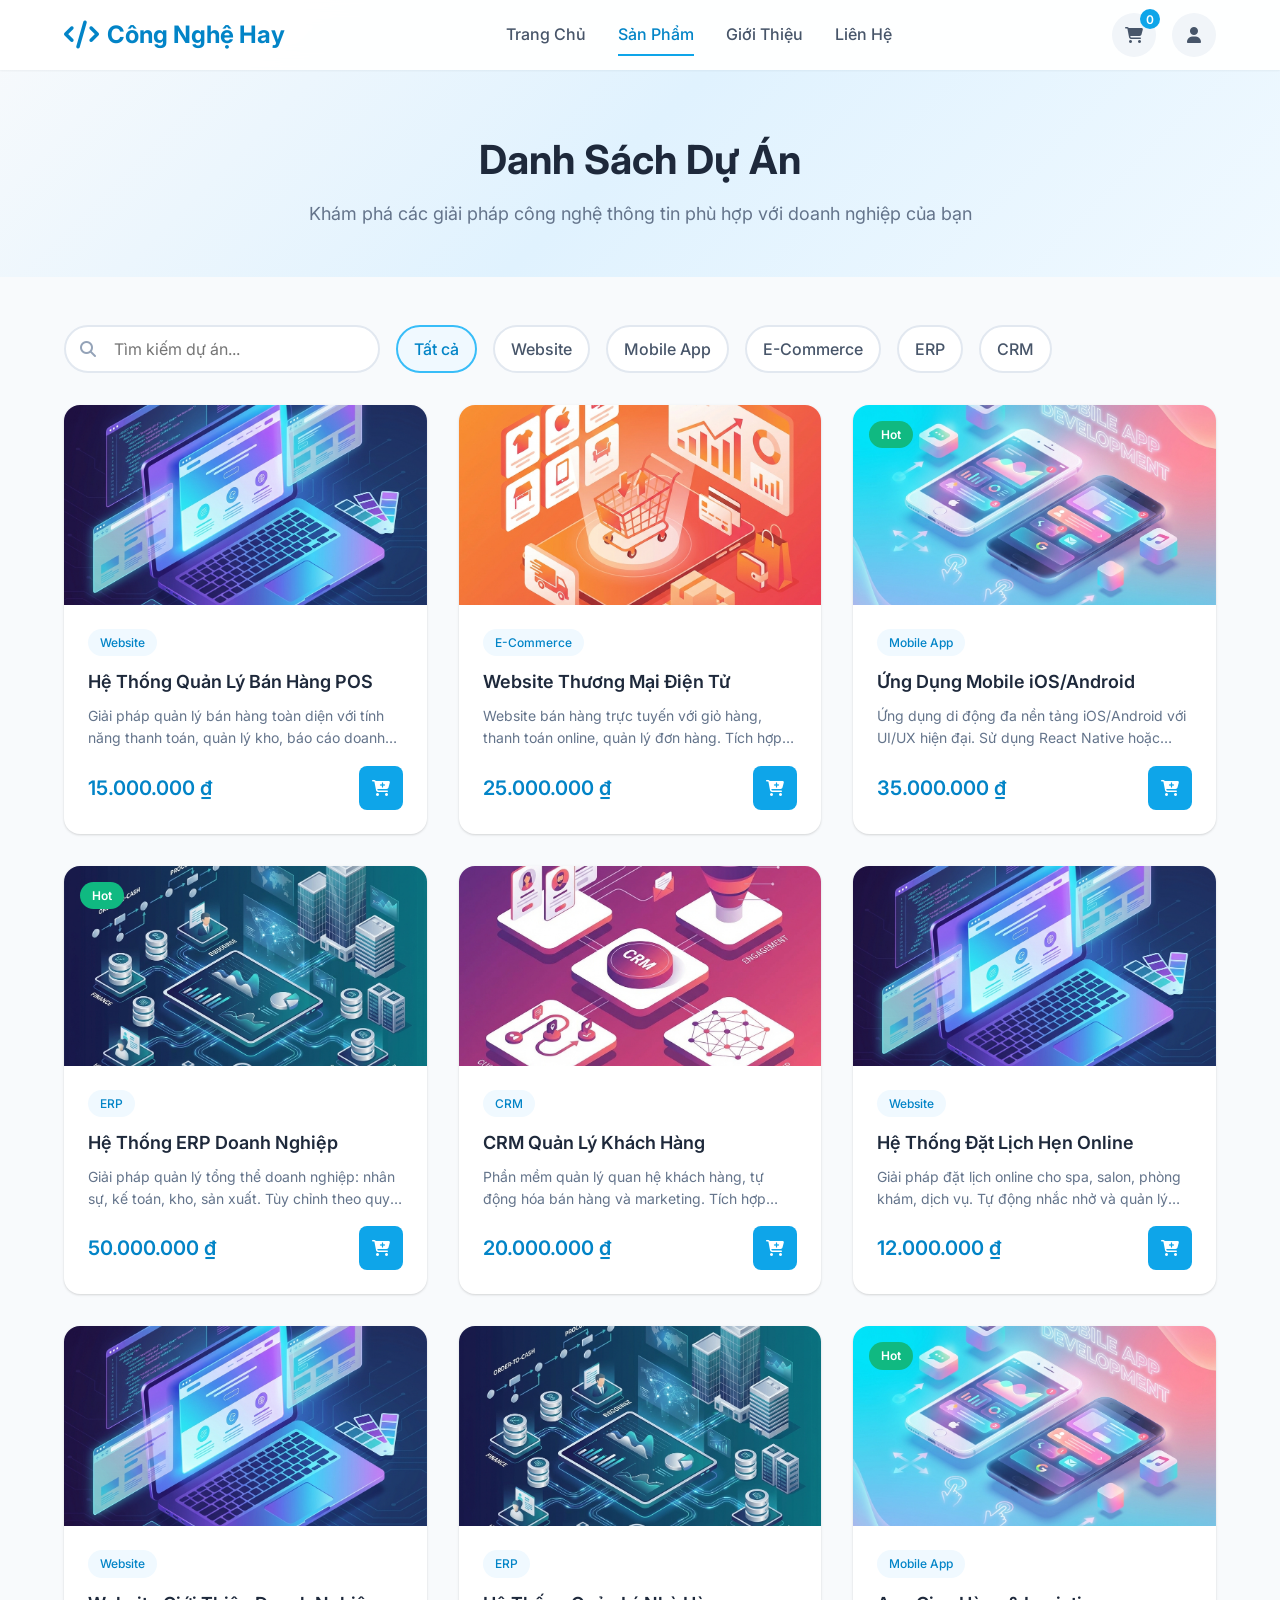
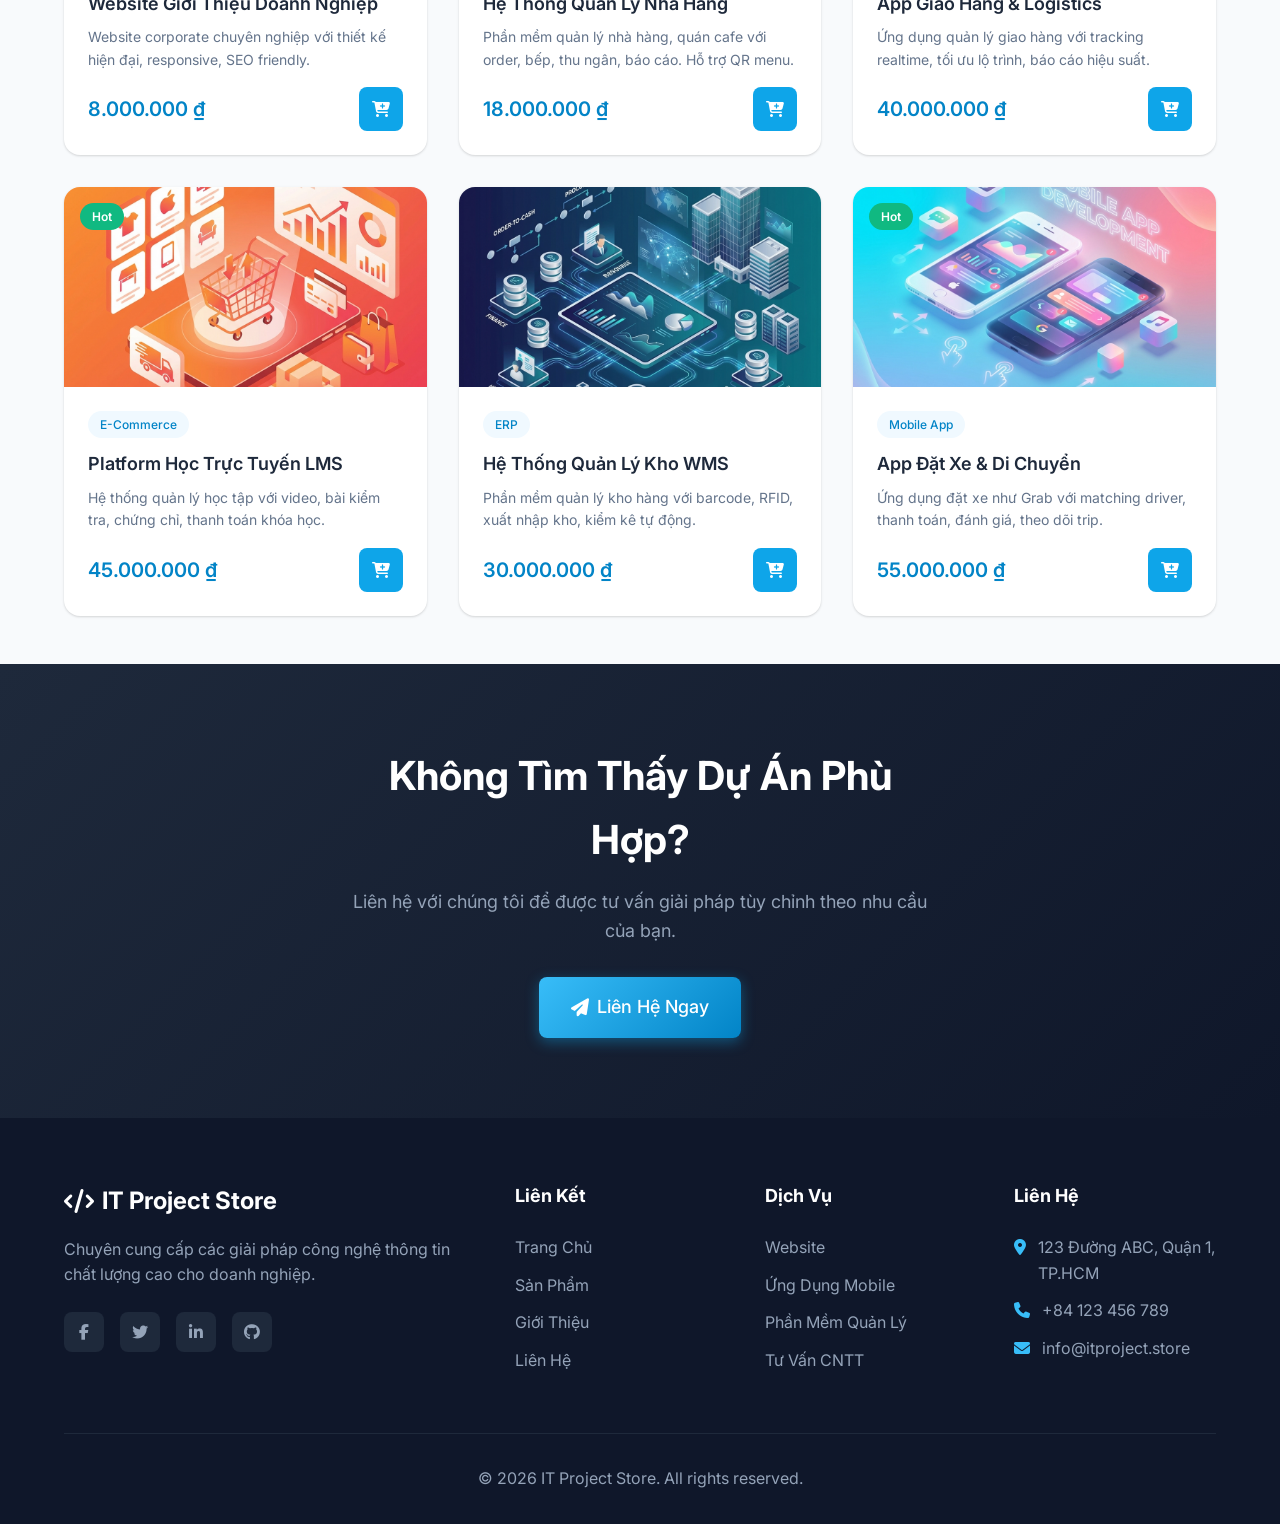
==== commit ca335746: "Add customer management web interface, chatbot support module, and update README" ====
--- a/customer-management-web/products.html
+++ b/customer-management-web/products.html
@@ -1,22 +1,24 @@
 <!DOCTYPE html>
 <html lang="vi">
+
 <head>
     <meta charset="UTF-8">
     <meta name="viewport" content="width=device-width, initial-scale=1.0">
-    <title>Sản Phẩm - IT Project Store</title>
+    <title>Sản Phẩm - Công Nghệ Hay</title>
     <link rel="stylesheet" href="css/style.css">
     <link rel="preconnect" href="https://fonts.googleapis.com">
     <link rel="preconnect" href="https://fonts.gstatic.com" crossorigin>
     <link href="https://fonts.googleapis.com/css2?family=Inter:wght@300;400;500;600;700&display=swap" rel="stylesheet">
     <link rel="stylesheet" href="https://cdnjs.cloudflare.com/ajax/libs/font-awesome/6.4.0/css/all.min.css">
 </head>
+
 <body>
     <!-- Header -->
     <header class="header">
         <div class="container">
             <a href="index.html" class="logo">
                 <i class="fas fa-code"></i>
-                <span>IT Project Store</span>
+                <span>Công Nghệ Hay</span>
             </a>
             <nav class="nav">
                 <a href="index.html" class="nav-link">Trang Chủ</a>
@@ -191,7 +193,8 @@
                         <label>Mật khẩu *</label>
                         <div class="password-input">
                             <input type="password" id="authPassword" placeholder="Nhập mật khẩu" required>
-                            <button type="button" class="toggle-password" onclick="togglePasswordVisibility('authPassword')">
+                            <button type="button" class="toggle-password"
+                                onclick="togglePasswordVisibility('authPassword')">
                                 <i class="fas fa-eye"></i>
                             </button>
                         </div>
@@ -200,7 +203,8 @@
                         <label>Xác nhận mật khẩu *</label>
                         <div class="password-input">
                             <input type="password" id="authConfirmPassword" placeholder="Nhập lại mật khẩu">
-                            <button type="button" class="toggle-password" onclick="togglePasswordVisibility('authConfirmPassword')">
+                            <button type="button" class="toggle-password"
+                                onclick="togglePasswordVisibility('authConfirmPassword')">
                                 <i class="fas fa-eye"></i>
                             </button>
                         </div>
@@ -275,4 +279,5 @@
     <script src="js/main.js"></script>
     <script src="js/products.js"></script>
 </body>
-</html>
+
+</html>
--- a/customer-management-web/css/style.css
+++ b/customer-management-web/css/style.css
@@ -67,7 +67,9 @@
 }
 
 /* Reset & Base */
-*, *::before, *::after {
+*,
+*::before,
+*::after {
     margin: 0;
     padding: 0;
     box-sizing: border-box;
@@ -107,12 +109,15 @@
     font-size: inherit;
 }
 
-input, textarea, select {
+input,
+textarea,
+select {
     font-family: inherit;
     font-size: inherit;
 }
 
-ul, ol {
+ul,
+ol {
     list-style: none;
 }
 
@@ -321,9 +326,17 @@
     border-radius: var(--radius-full);
 }
 
-.dot.red { background: #ff5f57; }
-.dot.yellow { background: #febc2e; }
-.dot.green { background: #28c840; }
+.dot.red {
+    background: #ff5f57;
+}
+
+.dot.yellow {
+    background: #febc2e;
+}
+
+.dot.green {
+    background: #28c840;
+}
 
 .window-content {
     padding: 1.5rem;
@@ -336,10 +349,21 @@
     color: #e2e8f0;
 }
 
-.window-content .keyword { color: #f472b6; }
-.window-content .property { color: #7dd3fc; }
-.window-content .string { color: #a5f3fc; }
-.window-content .boolean { color: #fbbf24; }
+.window-content .keyword {
+    color: #f472b6;
+}
+
+.window-content .property {
+    color: #7dd3fc;
+}
+
+.window-content .string {
+    color: #a5f3fc;
+}
+
+.window-content .boolean {
+    color: #fbbf24;
+}
 
 /* =============================================
    Buttons
@@ -517,7 +541,7 @@
 .product-image {
     position: relative;
     height: 200px;
-    background: linear-gradient(135deg, var(--primary-100) 0%, var(--info-light) 100%);
+    background: var(--gray-100);
     display: flex;
     align-items: center;
     justify-content: center;
@@ -528,6 +552,17 @@
     font-size: 4rem;
     color: var(--primary-400);
     opacity: 0.6;
+}
+
+.product-image img.product-img {
+    width: 100%;
+    height: 100%;
+    object-fit: cover;
+    transition: transform var(--transition-slow);
+}
+
+.product-card:hover .product-img {
+    transform: scale(1.05);
 }
 
 .product-badge {
@@ -1152,6 +1187,7 @@
         opacity: 0;
         transform: translateX(100%);
     }
+
     to {
         opacity: 1;
         transform: translateX(0);
@@ -1174,9 +1210,17 @@
     font-size: 1.25rem;
 }
 
-.toast-success i { color: var(--success); }
-.toast-error i { color: var(--error); }
-.toast-info i { color: var(--info); }
+.toast-success i {
+    color: var(--success);
+}
+
+.toast-error i {
+    color: var(--error);
+}
+
+.toast-info i {
+    color: var(--info);
+}
 
 /* =============================================
    Products Page
@@ -1513,22 +1557,57 @@
 /* =============================================
    Utility Classes
    ============================================= */
-.text-center { text-align: center; }
-.text-left { text-align: left; }
-.text-right { text-align: right; }
-
-.mt-1 { margin-top: 0.5rem; }
-.mt-2 { margin-top: 1rem; }
-.mt-3 { margin-top: 1.5rem; }
-.mt-4 { margin-top: 2rem; }
-
-.mb-1 { margin-bottom: 0.5rem; }
-.mb-2 { margin-bottom: 1rem; }
-.mb-3 { margin-bottom: 1.5rem; }
-.mb-4 { margin-bottom: 2rem; }
-
-.hidden { display: none !important; }
-.visible { display: block !important; }
+.text-center {
+    text-align: center;
+}
+
+.text-left {
+    text-align: left;
+}
+
+.text-right {
+    text-align: right;
+}
+
+.mt-1 {
+    margin-top: 0.5rem;
+}
+
+.mt-2 {
+    margin-top: 1rem;
+}
+
+.mt-3 {
+    margin-top: 1.5rem;
+}
+
+.mt-4 {
+    margin-top: 2rem;
+}
+
+.mb-1 {
+    margin-bottom: 0.5rem;
+}
+
+.mb-2 {
+    margin-bottom: 1rem;
+}
+
+.mb-3 {
+    margin-bottom: 1.5rem;
+}
+
+.mb-4 {
+    margin-bottom: 2rem;
+}
+
+.hidden {
+    display: none !important;
+}
+
+.visible {
+    display: block !important;
+}
 
 /* =============================================
    User Dropdown & Authentication
@@ -1998,4 +2077,4 @@
     .user-btn .user-name {
         display: none;
     }
-}
+}
